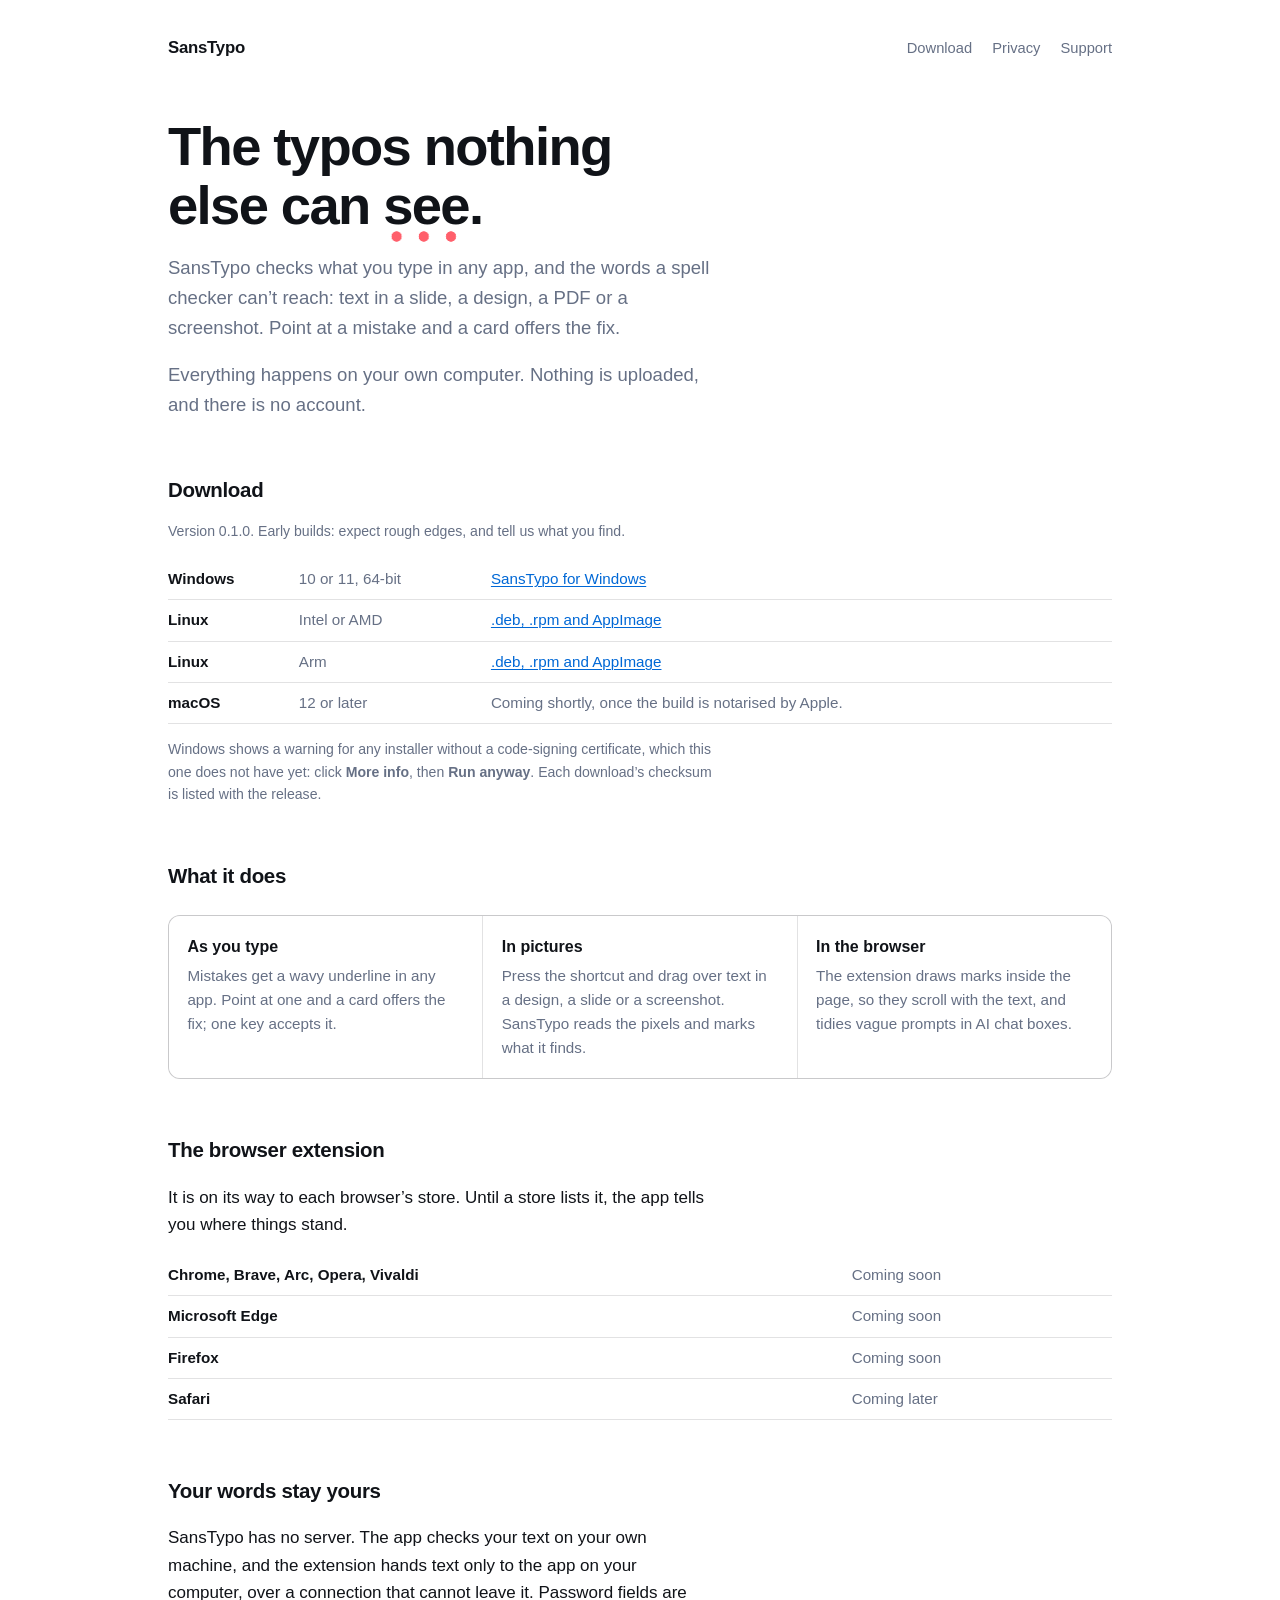
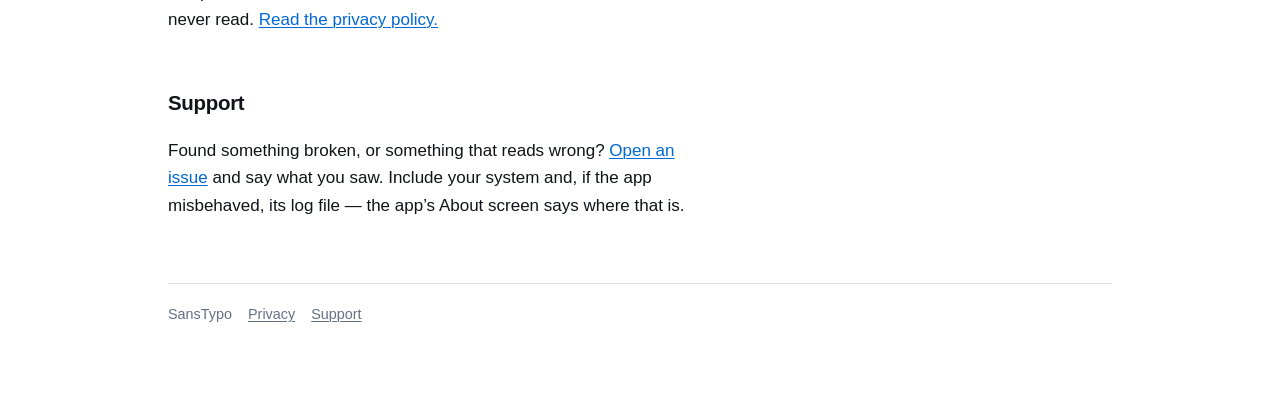
==== index.html @ c3b2fb6e "The SansTypo website: what it is, where to get it, and the privacy policy Plain HTML and one stylesh" ====
<!doctype html>
<html lang="en">
  <head>
    <meta charset="utf-8" />
    <meta name="viewport" content="width=device-width, initial-scale=1" />
    <title>SansTypo</title>
    <meta name="description" content="SansTypo marks spelling and grammar mistakes in the text field you are typing in, in any app, and fixes them with a click. Everything runs on your own computer." />
    <link rel="stylesheet" href="style.css" />
  </head>
  <body>
    <div class="page">
      <header class="top">
        <span class="word"><b>SansTypo</b></span>
        <nav>
          <a href="#get">Download</a>
          <a href="privacy.html">Privacy</a>
          <a href="#support">Support</a>
        </nav>
      </header>

      <h1>The typos nothing else can <span class="slip">see</span>.</h1>
      <p class="lead">
        SansTypo checks what you type in any app, and the words a spell checker can’t reach: text in a slide, a design, a PDF or a screenshot. Point at a
        mistake and a card offers the fix.
      </p>
      <p class="lead">Everything happens on your own computer. Nothing is uploaded, and there is no account.</p>

      <h2 id="get">Download</h2>
      <p class="note">Version 0.1.0. Early builds: expect rough edges, and tell us what you find.</p>
      <table>
        <tr>
          <th>Windows</th>
          <td class="state">10 or 11, 64-bit</td>
          <td><a href="https://github.com/waheedbolen/sanstypo-site/releases/download/v0.1.0/SansTypo-0.1.0-windows-x64.zip">SansTypo for Windows</a></td>
        </tr>
        <tr>
          <th>Linux</th>
          <td class="state">Intel or AMD</td>
          <td><a href="https://github.com/waheedbolen/sanstypo-site/releases/download/v0.1.0/SansTypo-0.1.0-linux-x86_64.zip">.deb, .rpm and AppImage</a></td>
        </tr>
        <tr>
          <th>Linux</th>
          <td class="state">Arm</td>
          <td><a href="https://github.com/waheedbolen/sanstypo-site/releases/download/v0.1.0/SansTypo-0.1.0-linux-arm64.zip">.deb, .rpm and AppImage</a></td>
        </tr>
        <tr>
          <th>macOS</th>
          <td class="state">12 or later</td>
          <td class="muted">Coming shortly, once the build is notarised by Apple.</td>
        </tr>
      </table>
      <p class="note">
        Windows shows a warning for any installer without a code-signing certificate, which this one does not have yet: click <b>More info</b>, then
        <b>Run anyway</b>. Each download’s checksum is listed with the release.
      </p>

      <h2>What it does</h2>
      <div class="grid three">
        <div class="cell">
          <h3>As you type</h3>
          <p>Mistakes get a wavy underline in any app. Point at one and a card offers the fix; one key accepts it.</p>
        </div>
        <div class="cell">
          <h3>In pictures</h3>
          <p>Press the shortcut and drag over text in a design, a slide or a screenshot. SansTypo reads the pixels and marks what it finds.</p>
        </div>
        <div class="cell">
          <h3>In the browser</h3>
          <p>The extension draws marks inside the page, so they scroll with the text, and tidies vague prompts in AI chat boxes.</p>
        </div>
      </div>

      <h2>The browser extension</h2>
      <p>It is on its way to each browser’s store. Until a store lists it, the app tells you where things stand.</p>
      <table>
        <tr><th>Chrome, Brave, Arc, Opera, Vivaldi</th><td class="state">Coming soon</td></tr>
        <tr><th>Microsoft Edge</th><td class="state">Coming soon</td></tr>
        <tr><th>Firefox</th><td class="state">Coming soon</td></tr>
        <tr><th>Safari</th><td class="state">Coming later</td></tr>
      </table>

      <h2>Your words stay yours</h2>
      <p>
        SansTypo has no server. The app checks your text on your own machine, and the extension hands text only to the app on your computer, over a
        connection that cannot leave it. Password fields are never read. <a href="privacy.html">Read the privacy policy.</a>
      </p>

      <h2 id="support">Support</h2>
      <p>
        Found something broken, or something that reads wrong? <a href="https://github.com/waheedbolen/sanstypo-site/issues">Open an issue</a> and say what you saw. Include your system and,
        if the app misbehaved, its log file — the app’s About screen says where that is.
      </p>

      <footer>
        <span>SansTypo</span>
        <a href="privacy.html">Privacy</a>
        <a href="https://github.com/waheedbolen/sanstypo-site/issues">Support</a>
      </footer>
    </div>
  </body>
</html>
---- style.css ----
/* SansTypo — the product site. One stylesheet, no build step. */
:root {
  color-scheme: light dark;
  --ink: #101318;
  --paper: #ffffff;
  --muted: #667085;
  --line: rgba(16, 19, 24, 0.12);
  --blue: #0068d6;
  --blue-fill: #0071e3;
  --wash: #f6f7f9;
  --mark: #ff4d5a;
  --measure: 34rem;
}
@media (prefers-color-scheme: dark) {
  :root {
    --ink: #eceef2;
    --paper: #0d0f13;
    --muted: #98a2b3;
    --line: rgba(236, 238, 242, 0.16);
    --blue: #4aa3ff;
    --blue-fill: #0a84ff;
    --wash: #15181e;
  }
}
* { box-sizing: border-box; }
html { -webkit-text-size-adjust: 100%; }
body {
  margin: 0;
  background: var(--paper);
  color: var(--ink);
  font: 17px/1.6 ui-sans-serif, -apple-system, BlinkMacSystemFont, "Segoe UI", Roboto, "Helvetica Neue", Arial, sans-serif;
  font-feature-settings: "kern", "liga";
}
.page { max-width: 62rem; margin: 0 auto; padding: 0 1.5rem 5rem; }
header.top { display: flex; align-items: baseline; gap: 1rem; padding: 2.2rem 0 0; }
.word { font-size: 1.05rem; font-weight: 640; letter-spacing: -0.015em; }
.word b { font-weight: 640; }
.word .thin { font-weight: 300; color: var(--muted); }
nav { margin-left: auto; display: flex; gap: 1.25rem; font-size: 0.92rem; }
a { color: var(--blue); text-decoration-thickness: 1px; text-underline-offset: 2px; }
nav a { color: var(--muted); text-decoration: none; }
nav a:hover { color: var(--ink); }

h1 {
  font-size: clamp(2.1rem, 6vw, 3.4rem);
  line-height: 1.08;
  letter-spacing: -0.03em;
  font-weight: 660;
  margin: 3.5rem 0 0;
  max-width: 18ch;
  text-wrap: balance;
}
.lead { font-size: 1.16rem; color: var(--muted); max-width: var(--measure); margin: 1.1rem 0 0; }
/* The one flourish: the product's own underline, under a real misspelling. */
.slip { position: relative; white-space: nowrap; color: var(--ink); }
.slip::after {
  content: "";
  position: absolute; left: 0; right: 0; bottom: -0.18em; height: 0.34em;
  background: radial-gradient(circle at 0.25em 50%, var(--mark) 0.09em, transparent 0.1em) repeat-x;
  background-size: 0.5em 100%;
  opacity: 0.9;
}
h2 { font-size: 1.28rem; letter-spacing: -0.015em; margin: 3.4rem 0 0.2rem; }
h3 { font-size: 1rem; margin: 0 0 0.25rem; }
p { max-width: var(--measure); }
.muted { color: var(--muted); }
small, .small { font-size: 0.88rem; }

.grid { display: grid; gap: 1px; background: var(--line); border: 1px solid var(--line); border-radius: 12px; overflow: hidden; margin-top: 1.4rem; }
@media (min-width: 46rem) { .grid.three { grid-template-columns: repeat(3, 1fr); } }
.cell { background: var(--paper); padding: 1.1rem 1.15rem; }
.cell p { margin: 0; color: var(--muted); font-size: 0.95rem; }

.get { display: flex; flex-wrap: wrap; gap: 0.6rem; align-items: center; margin-top: 0.9rem; }
.btn {
  display: inline-block; background: var(--blue-fill); color: #fff; text-decoration: none;
  padding: 0.5rem 1rem; border-radius: 8px; font-size: 0.95rem; font-weight: 520;
}
.btn.quiet { background: transparent; color: var(--ink); border: 1px solid var(--line); }
.note { font-size: 0.88rem; color: var(--muted); }
table { border-collapse: collapse; width: 100%; margin-top: 1rem; font-size: 0.95rem; }
th, td { text-align: left; padding: 0.5rem 0.6rem 0.5rem 0; border-bottom: 1px solid var(--line); vertical-align: top; }
th { font-weight: 560; }
td.state { color: var(--muted); white-space: nowrap; }
code { font: 0.88em ui-monospace, SFMono-Regular, Menlo, monospace; background: var(--wash); padding: 0.1em 0.35em; border-radius: 4px; }
footer { margin-top: 4rem; padding-top: 1.2rem; border-top: 1px solid var(--line); color: var(--muted); font-size: 0.9rem; display: flex; gap: 1rem; flex-wrap: wrap; }
footer a { color: var(--muted); }

/* The policy reads as a document, not a landing page. */
.doc { max-width: var(--measure); }
.doc h2 { font-size: 1.05rem; margin: 2.2rem 0 0.3rem; }
.doc p, .doc li { color: var(--ink); }
.doc ul { padding-left: 1.1rem; }
.doc li { margin: 0.25rem 0; }
.stamp { color: var(--muted); font-size: 0.9rem; }
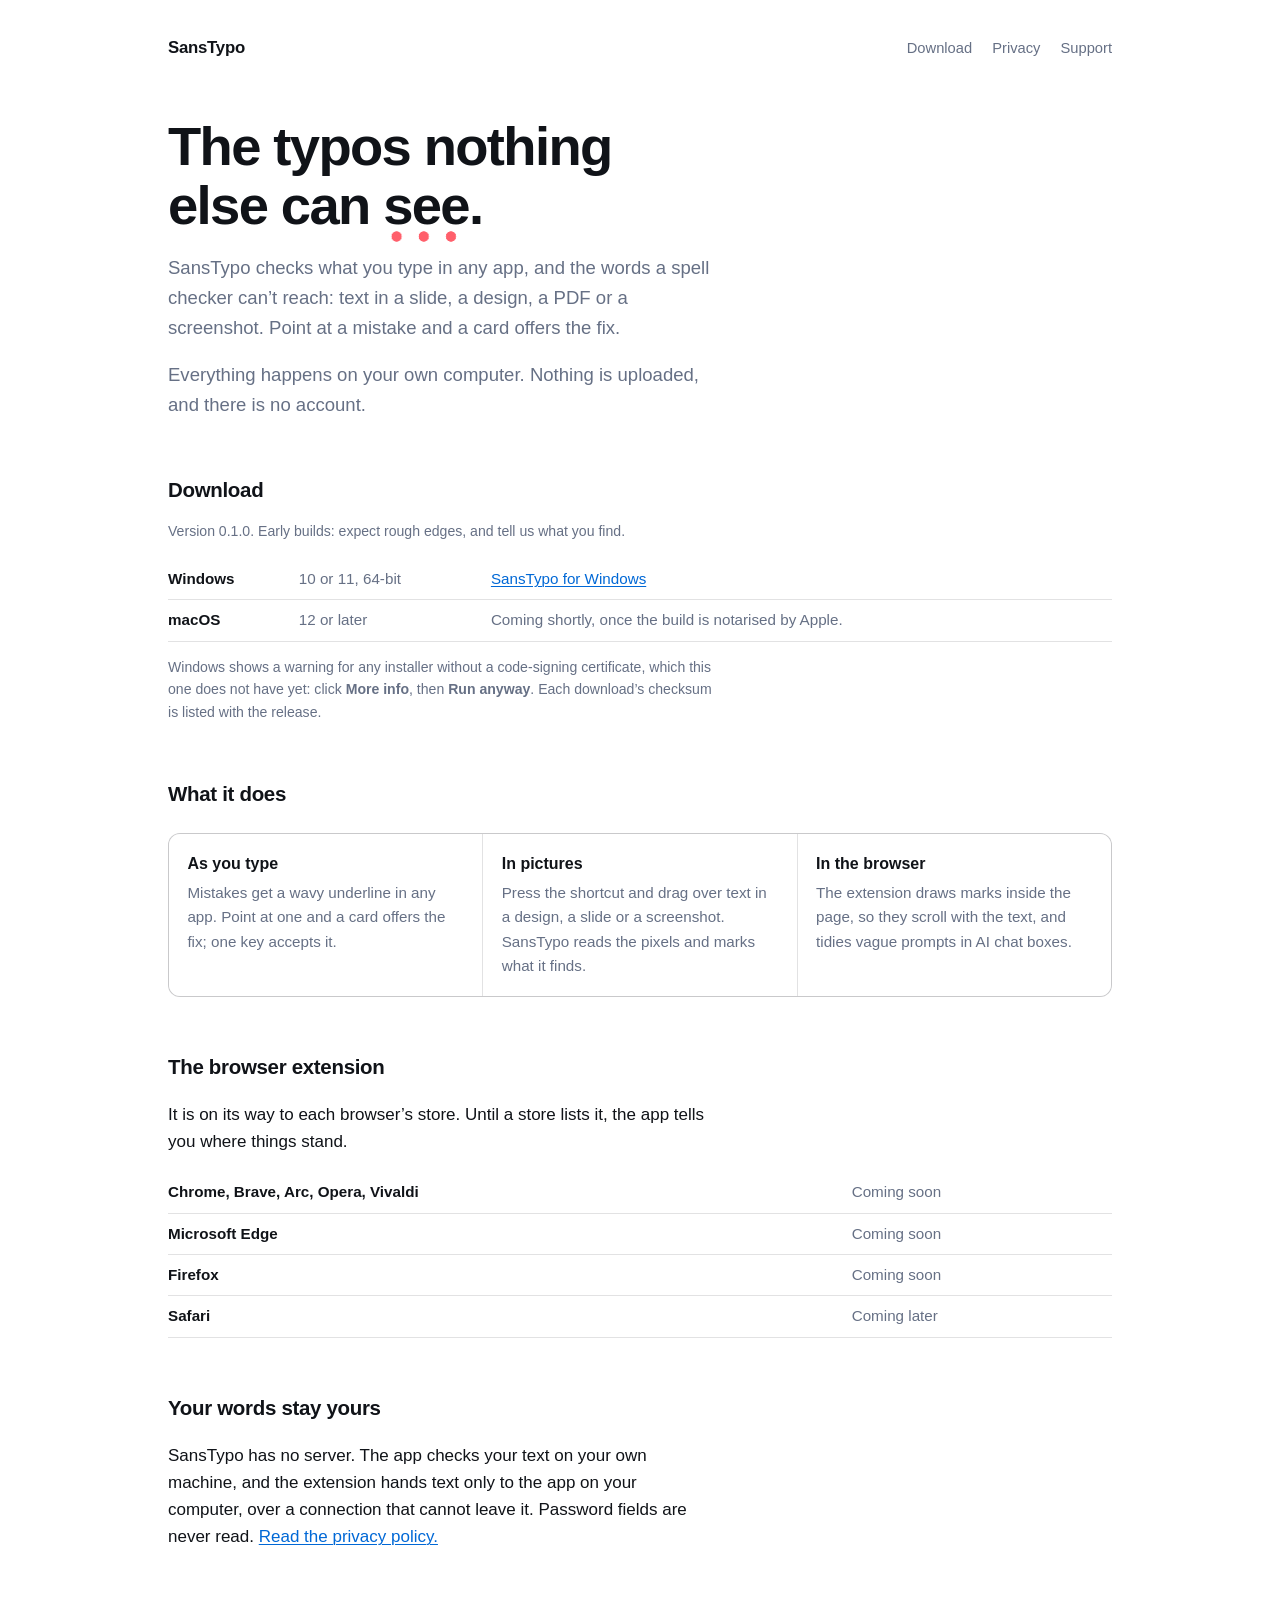
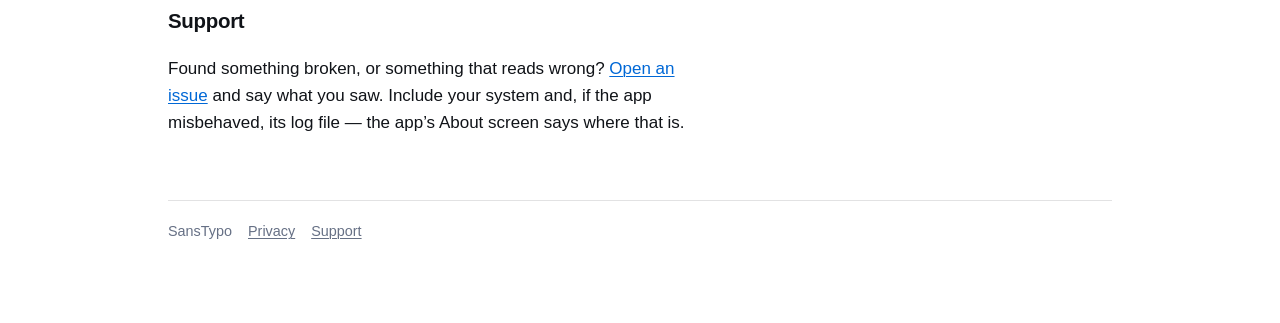
==== commit 34df7c69: "SansTypo is for Mac and Windows Linux is no longer offered, so it is no longer on the download list." ====
--- a/index.html
+++ b/index.html
@@ -32,16 +32,6 @@
           <th>Windows</th>
           <td class="state">10 or 11, 64-bit</td>
           <td><a href="https://github.com/waheedbolen/sanstypo-site/releases/download/v0.1.0/SansTypo-0.1.0-windows-x64.zip">SansTypo for Windows</a></td>
-        </tr>
-        <tr>
-          <th>Linux</th>
-          <td class="state">Intel or AMD</td>
-          <td><a href="https://github.com/waheedbolen/sanstypo-site/releases/download/v0.1.0/SansTypo-0.1.0-linux-x86_64.zip">.deb, .rpm and AppImage</a></td>
-        </tr>
-        <tr>
-          <th>Linux</th>
-          <td class="state">Arm</td>
-          <td><a href="https://github.com/waheedbolen/sanstypo-site/releases/download/v0.1.0/SansTypo-0.1.0-linux-arm64.zip">.deb, .rpm and AppImage</a></td>
         </tr>
         <tr>
           <th>macOS</th>
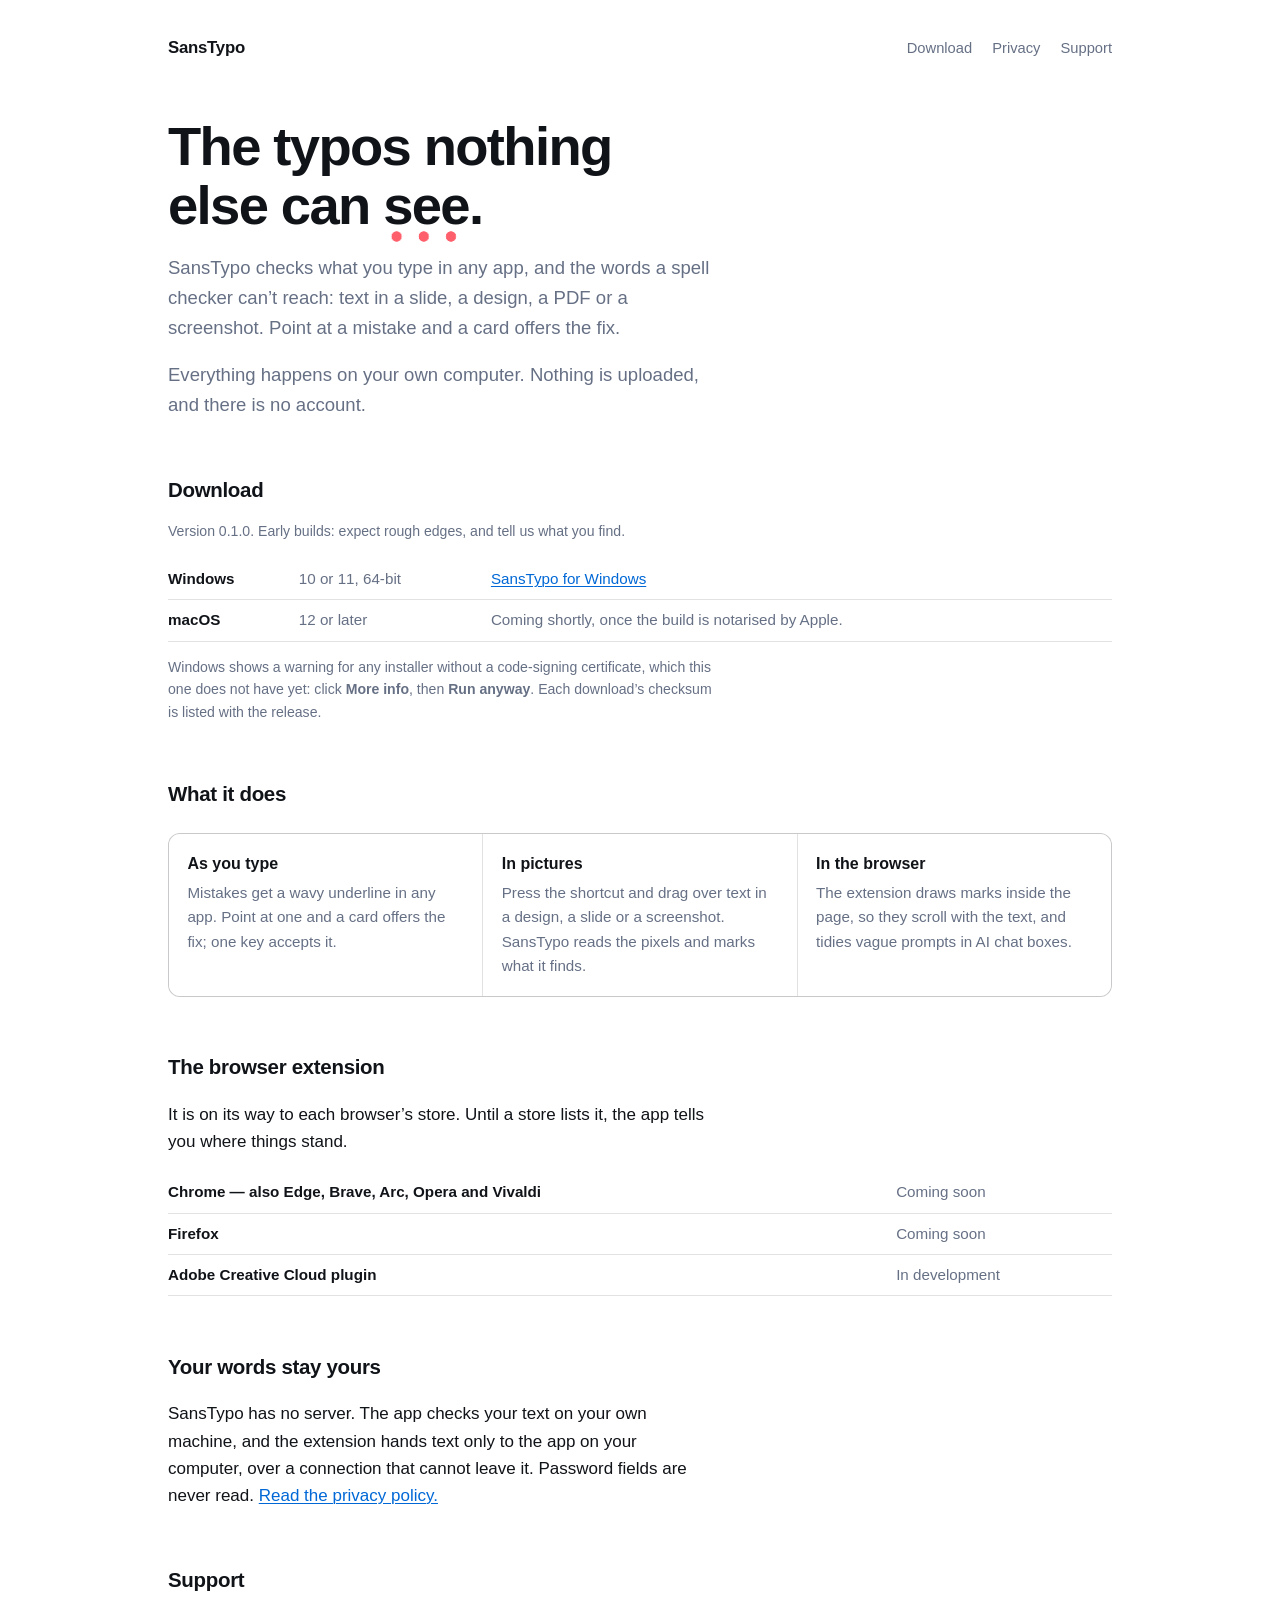
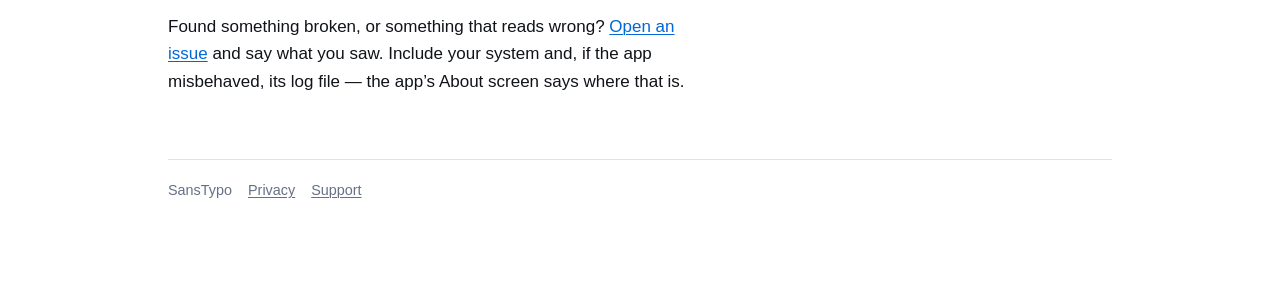
==== commit 98a5a384: "Extensions: Chrome (which Edge, Brave, Arc, Opera and Vivaldi install) and Firefox; the Adobe plugin" ====
--- a/index.html
+++ b/index.html
@@ -63,10 +63,9 @@
       <h2>The browser extension</h2>
       <p>It is on its way to each browser’s store. Until a store lists it, the app tells you where things stand.</p>
       <table>
-        <tr><th>Chrome, Brave, Arc, Opera, Vivaldi</th><td class="state">Coming soon</td></tr>
-        <tr><th>Microsoft Edge</th><td class="state">Coming soon</td></tr>
+        <tr><th>Chrome — also Edge, Brave, Arc, Opera and Vivaldi</th><td class="state">Coming soon</td></tr>
         <tr><th>Firefox</th><td class="state">Coming soon</td></tr>
-        <tr><th>Safari</th><td class="state">Coming later</td></tr>
+        <tr><th>Adobe Creative Cloud plugin</th><td class="state">In development</td></tr>
       </table>
 
       <h2>Your words stay yours</h2>
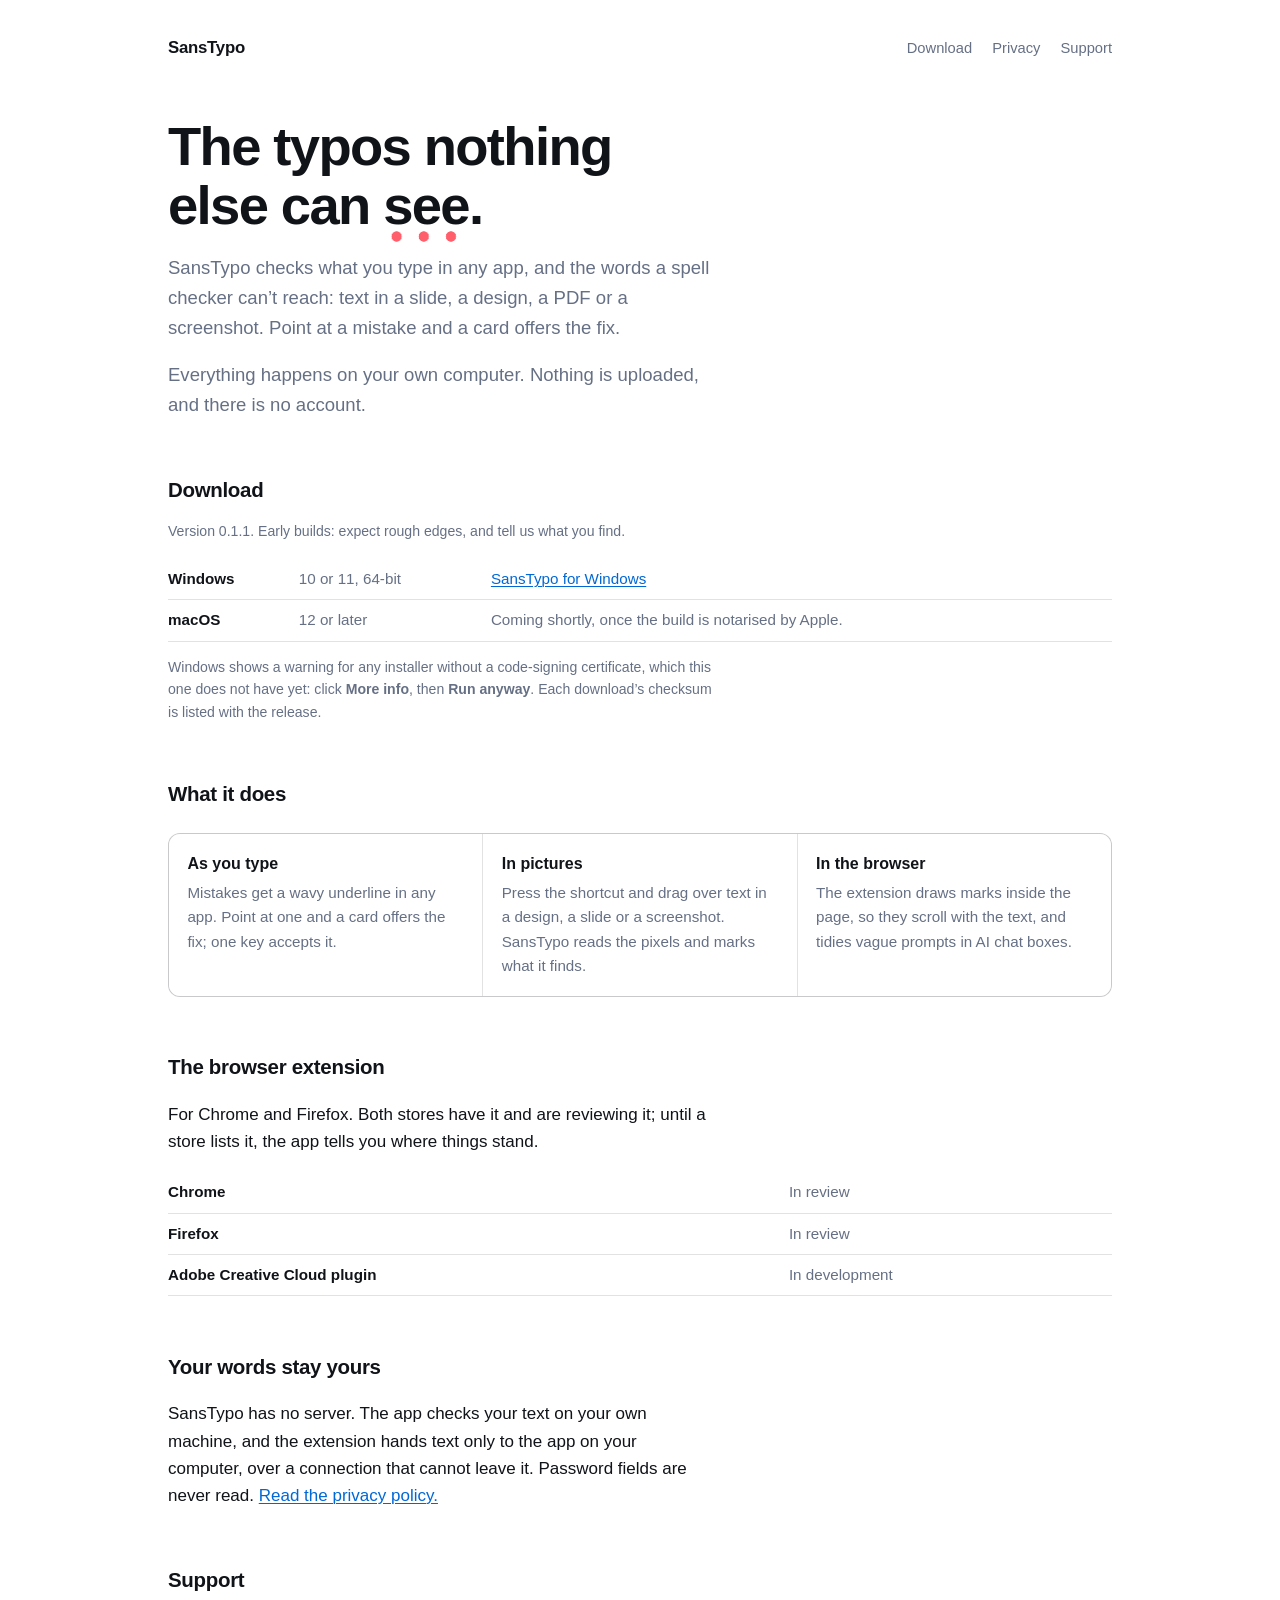
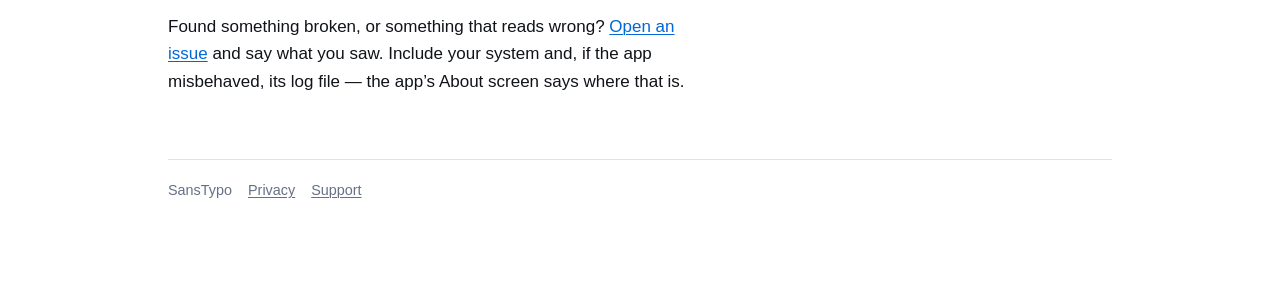
==== commit db350190: "0.1.1 for Windows; the extension is for Chrome and Firefox, both in review" ====
--- a/index.html
+++ b/index.html
@@ -26,12 +26,12 @@
       <p class="lead">Everything happens on your own computer. Nothing is uploaded, and there is no account.</p>
 
       <h2 id="get">Download</h2>
-      <p class="note">Version 0.1.0. Early builds: expect rough edges, and tell us what you find.</p>
+      <p class="note">Version 0.1.1. Early builds: expect rough edges, and tell us what you find.</p>
       <table>
         <tr>
           <th>Windows</th>
           <td class="state">10 or 11, 64-bit</td>
-          <td><a href="https://github.com/waheedbolen/sanstypo-site/releases/download/v0.1.0/SansTypo-0.1.0-windows-x64.zip">SansTypo for Windows</a></td>
+          <td><a href="https://github.com/waheedbolen/sanstypo-site/releases/download/v0.1.1/SansTypo-0.1.1-windows-x64.zip">SansTypo for Windows</a></td>
         </tr>
         <tr>
           <th>macOS</th>
@@ -61,10 +61,10 @@
       </div>
 
       <h2>The browser extension</h2>
-      <p>It is on its way to each browser’s store. Until a store lists it, the app tells you where things stand.</p>
+      <p>For Chrome and Firefox. Both stores have it and are reviewing it; until a store lists it, the app tells you where things stand.</p>
       <table>
-        <tr><th>Chrome — also Edge, Brave, Arc, Opera and Vivaldi</th><td class="state">Coming soon</td></tr>
-        <tr><th>Firefox</th><td class="state">Coming soon</td></tr>
+        <tr><th>Chrome</th><td class="state">In review</td></tr>
+        <tr><th>Firefox</th><td class="state">In review</td></tr>
         <tr><th>Adobe Creative Cloud plugin</th><td class="state">In development</td></tr>
       </table>
 
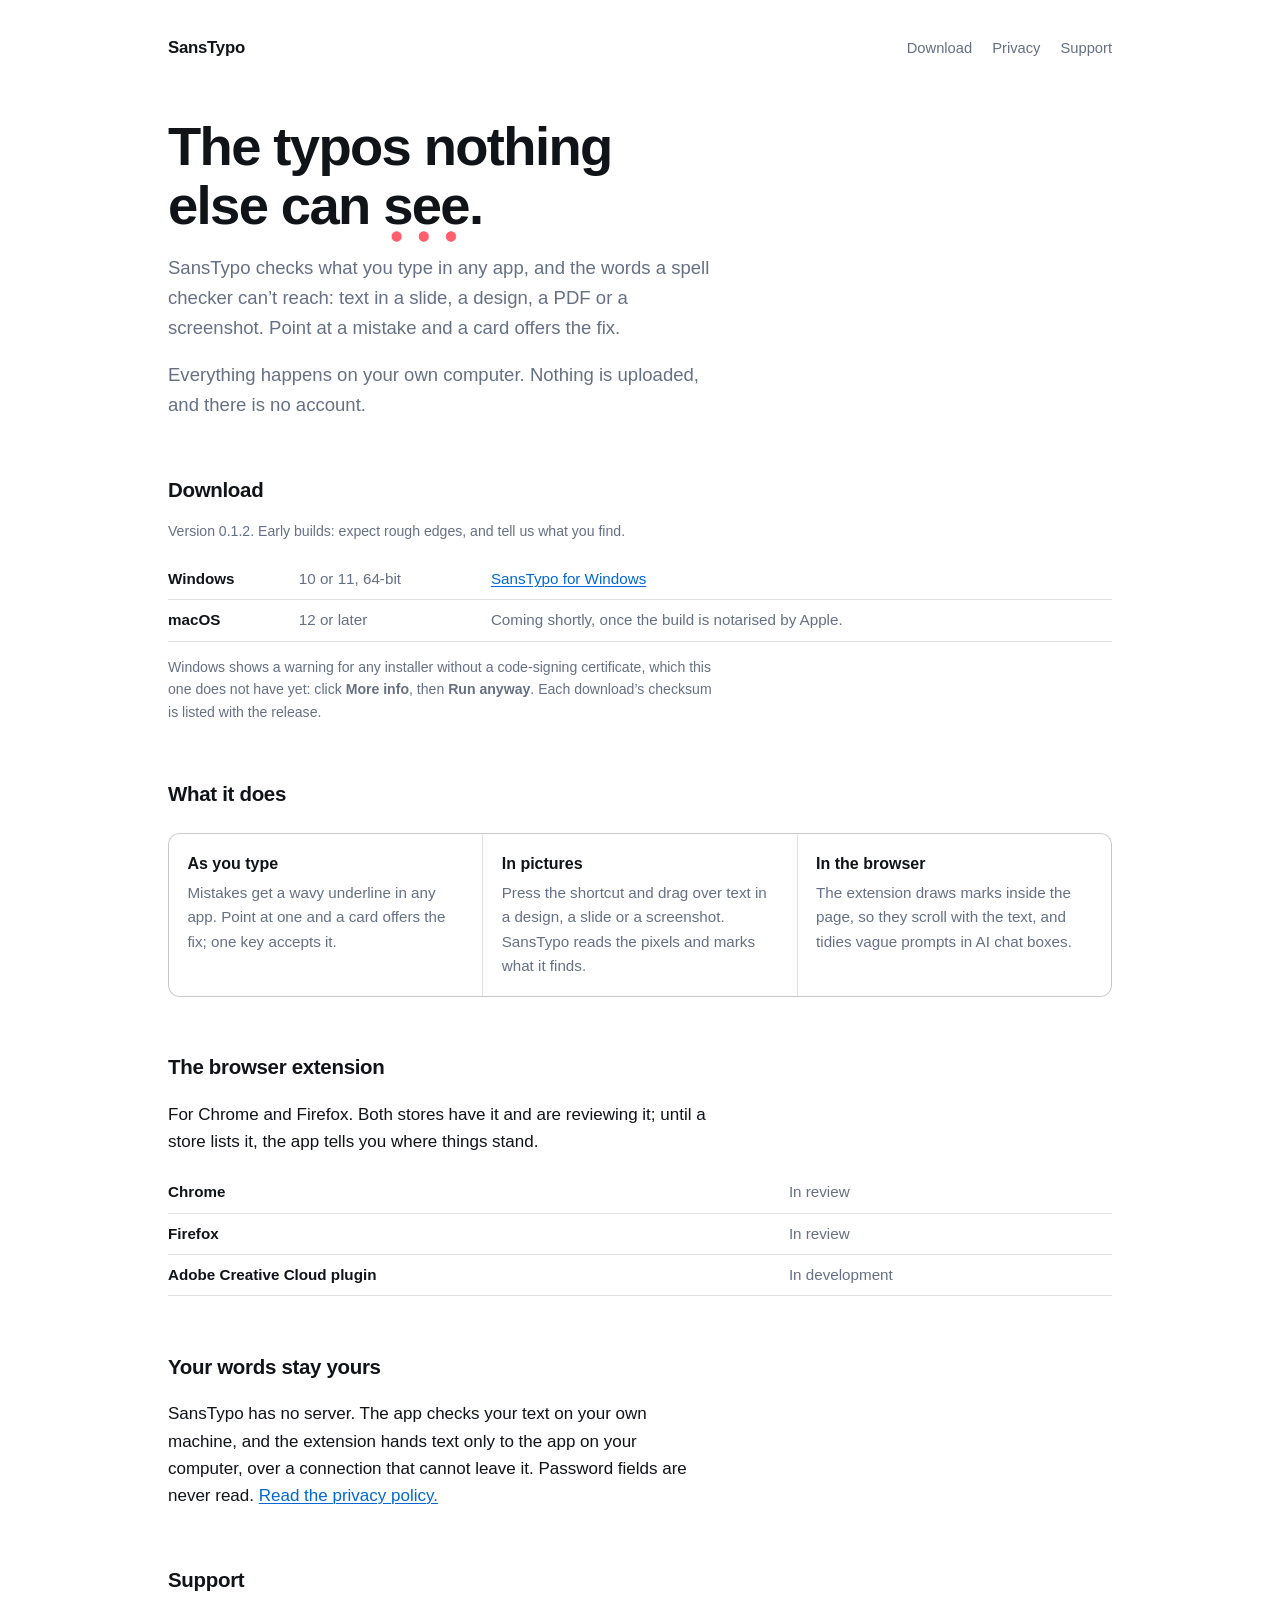
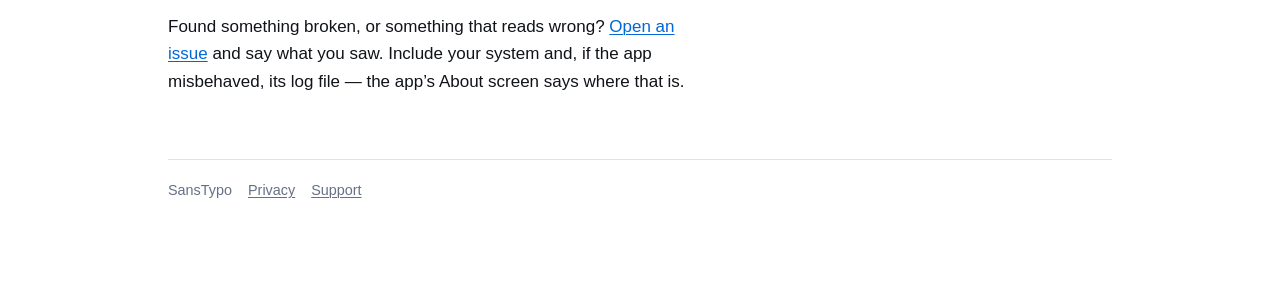
==== commit f32fa6d5: "0.1.2 for Windows" ====
--- a/index.html
+++ b/index.html
@@ -26,12 +26,12 @@
       <p class="lead">Everything happens on your own computer. Nothing is uploaded, and there is no account.</p>
 
       <h2 id="get">Download</h2>
-      <p class="note">Version 0.1.1. Early builds: expect rough edges, and tell us what you find.</p>
+      <p class="note">Version 0.1.2. Early builds: expect rough edges, and tell us what you find.</p>
       <table>
         <tr>
           <th>Windows</th>
           <td class="state">10 or 11, 64-bit</td>
-          <td><a href="https://github.com/waheedbolen/sanstypo-site/releases/download/v0.1.1/SansTypo-0.1.1-windows-x64.zip">SansTypo for Windows</a></td>
+          <td><a href="https://github.com/waheedbolen/sanstypo-site/releases/download/v0.1.2/SansTypo-0.1.2-windows-x64.zip">SansTypo for Windows</a></td>
         </tr>
         <tr>
           <th>macOS</th>
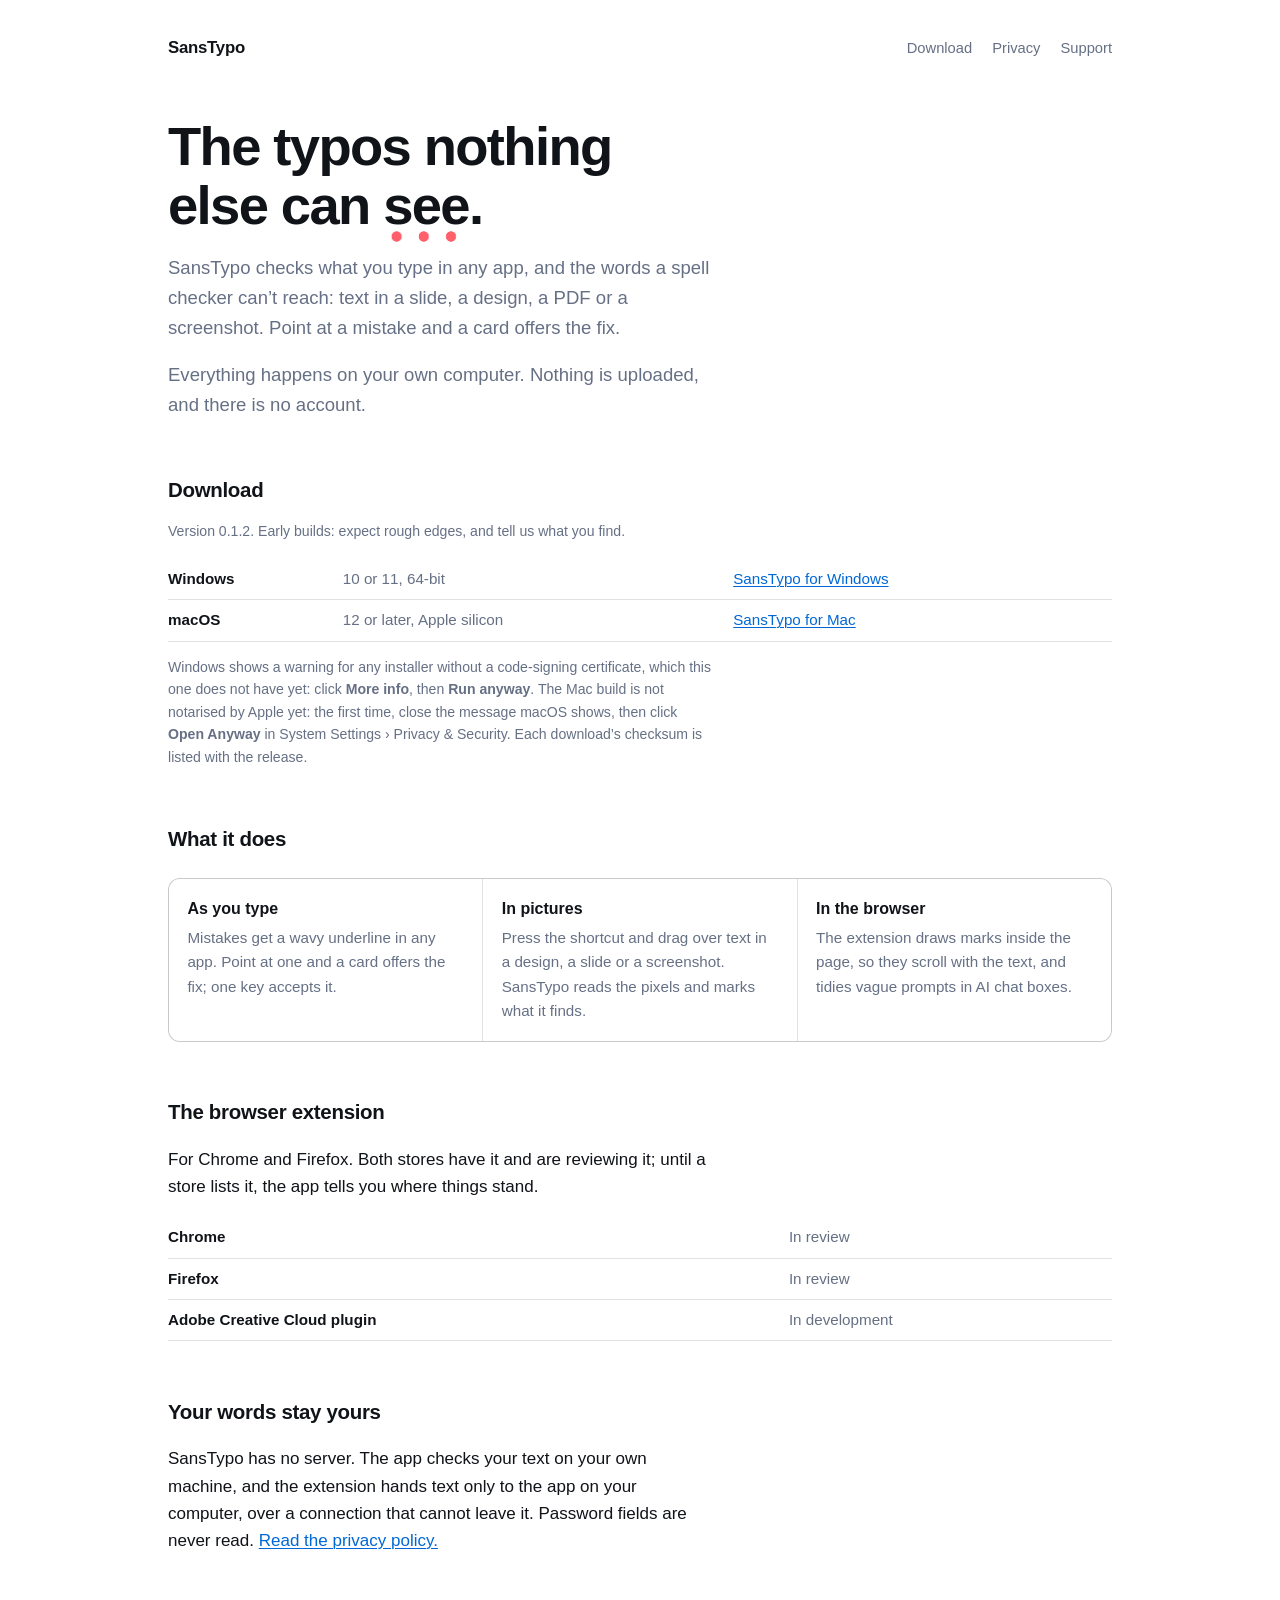
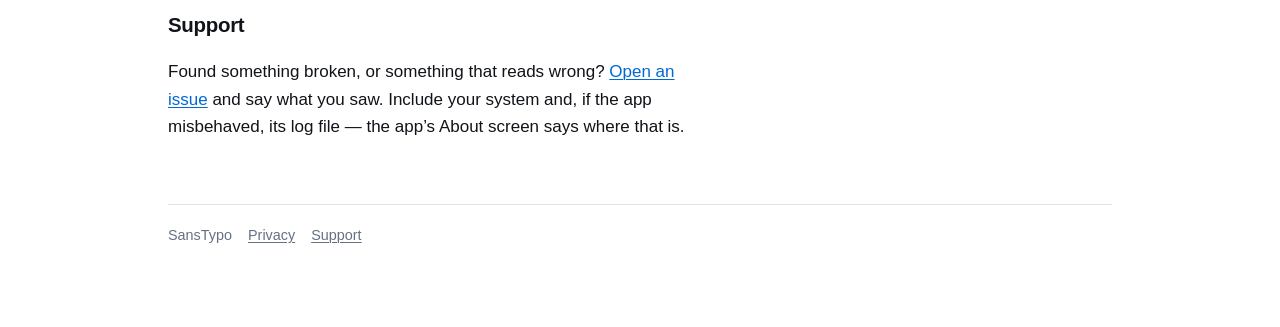
==== commit 403873a0: "Mac download: SansTypo 0.1.2 for Apple silicon" ====
--- a/index.html
+++ b/index.html
@@ -35,13 +35,14 @@
         </tr>
         <tr>
           <th>macOS</th>
-          <td class="state">12 or later</td>
-          <td class="muted">Coming shortly, once the build is notarised by Apple.</td>
+          <td class="state">12 or later, Apple silicon</td>
+          <td><a href="https://github.com/waheedbolen/sanstypo-site/releases/download/v0.1.2/SansTypo_0.1.2_aarch64.dmg">SansTypo for Mac</a></td>
         </tr>
       </table>
       <p class="note">
         Windows shows a warning for any installer without a code-signing certificate, which this one does not have yet: click <b>More info</b>, then
-        <b>Run anyway</b>. Each download’s checksum is listed with the release.
+        <b>Run anyway</b>. The Mac build is not notarised by Apple yet: the first time, close the message macOS shows, then click <b>Open Anyway</b>
+        in System Settings › Privacy &amp; Security. Each download’s checksum is listed with the release.
       </p>
 
       <h2>What it does</h2>
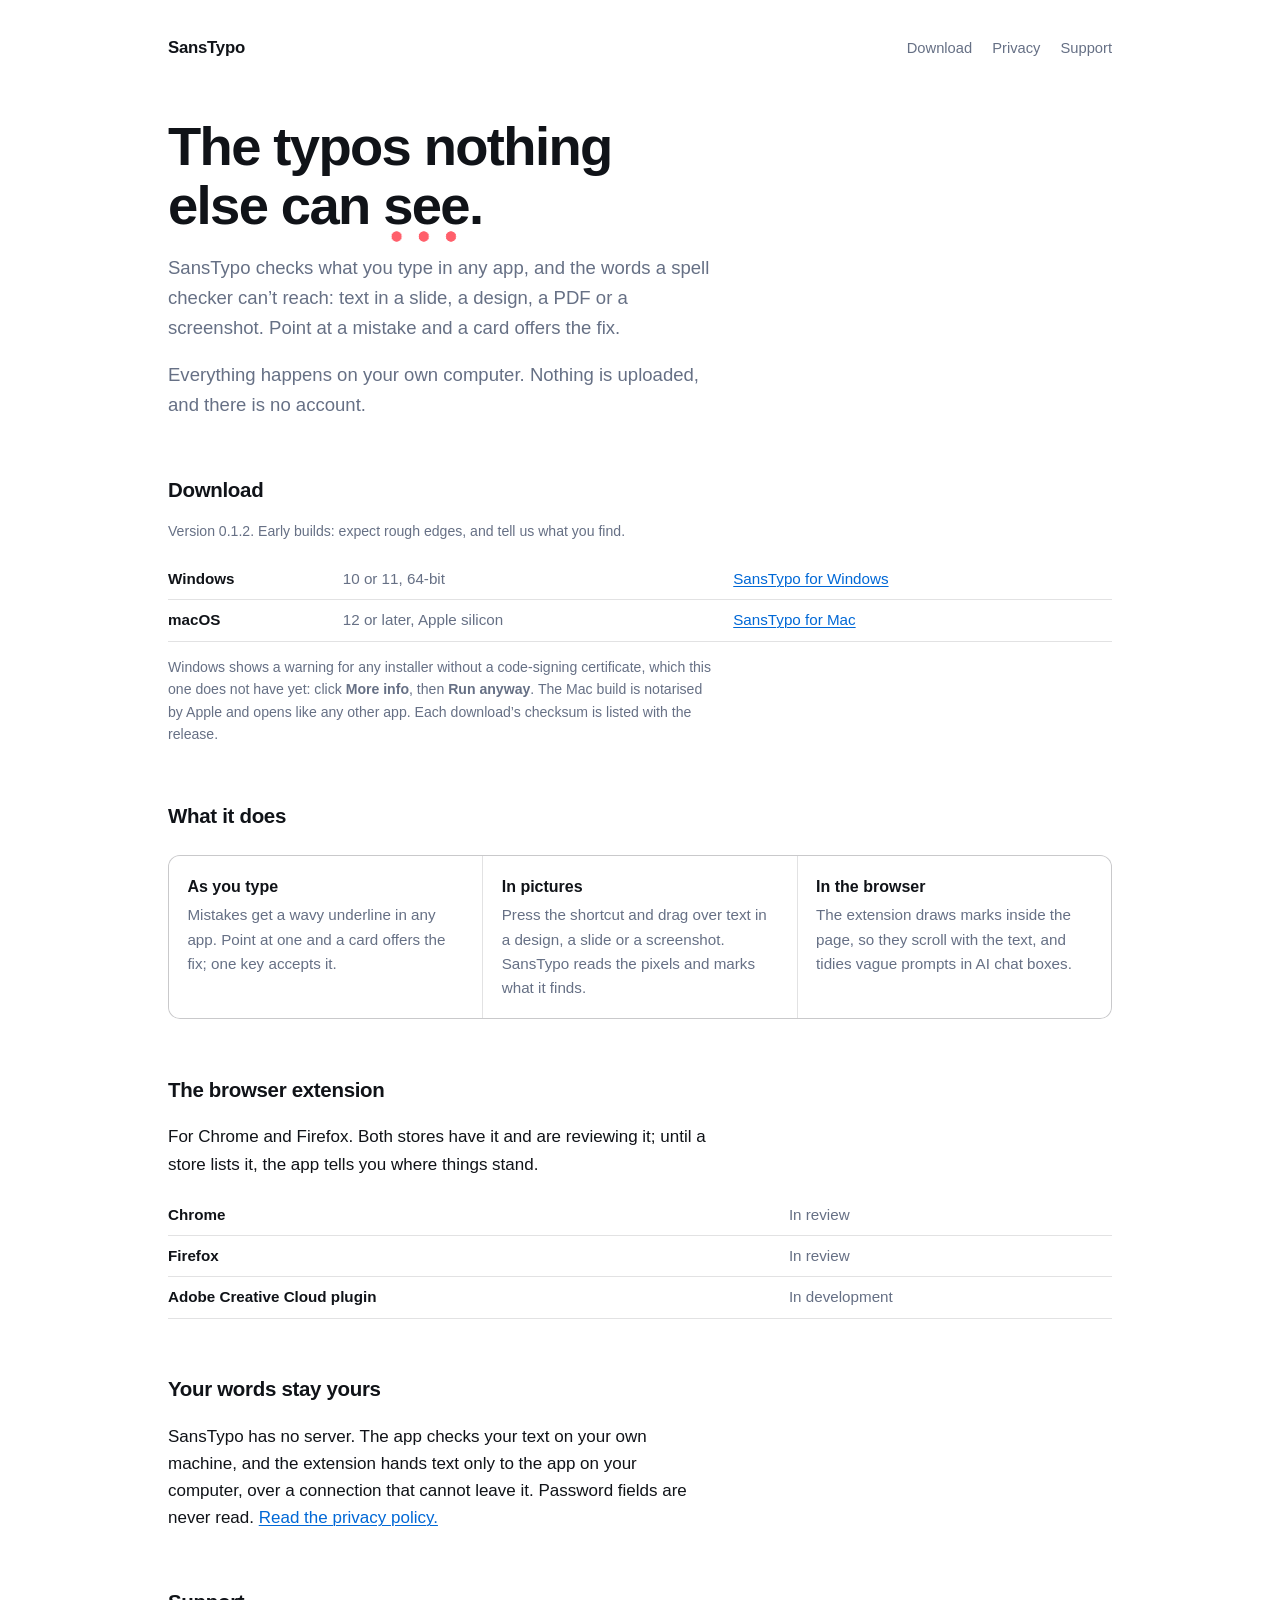
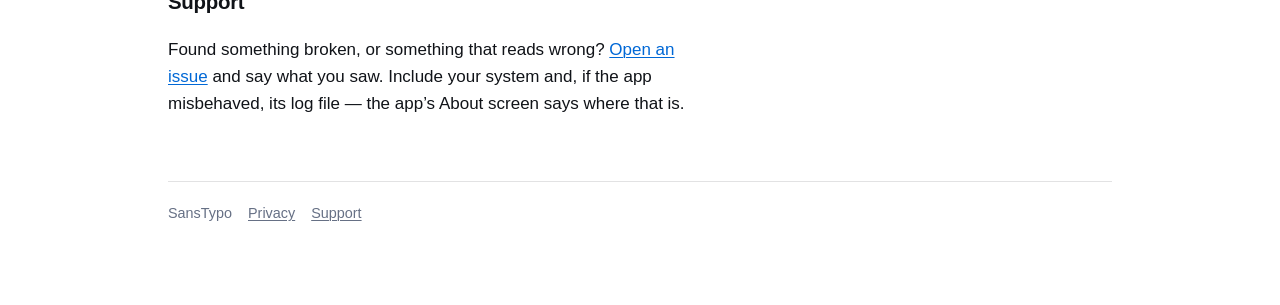
==== commit 379202ca: "SansTypo 0.1.3: notarised Mac download" ====
--- a/index.html
+++ b/index.html
@@ -31,18 +31,17 @@
         <tr>
           <th>Windows</th>
           <td class="state">10 or 11, 64-bit</td>
-          <td><a href="https://github.com/waheedbolen/sanstypo-site/releases/download/v0.1.2/SansTypo-0.1.2-windows-x64.zip">SansTypo for Windows</a></td>
+          <td><a href="https://github.com/waheedbolen/sanstypo-site/releases/download/v0.1.3/SansTypo-0.1.3-windows-x64.zip">SansTypo for Windows</a></td>
         </tr>
         <tr>
           <th>macOS</th>
           <td class="state">12 or later, Apple silicon</td>
-          <td><a href="https://github.com/waheedbolen/sanstypo-site/releases/download/v0.1.2/SansTypo_0.1.2_aarch64.dmg">SansTypo for Mac</a></td>
+          <td><a href="https://github.com/waheedbolen/sanstypo-site/releases/download/v0.1.3/SansTypo_0.1.3_aarch64.dmg">SansTypo for Mac</a></td>
         </tr>
       </table>
       <p class="note">
         Windows shows a warning for any installer without a code-signing certificate, which this one does not have yet: click <b>More info</b>, then
-        <b>Run anyway</b>. The Mac build is not notarised by Apple yet: the first time, close the message macOS shows, then click <b>Open Anyway</b>
-        in System Settings › Privacy &amp; Security. Each download’s checksum is listed with the release.
+        <b>Run anyway</b>. The Mac build is notarised by Apple and opens like any other app. Each download’s checksum is listed with the release.
       </p>
 
       <h2>What it does</h2>
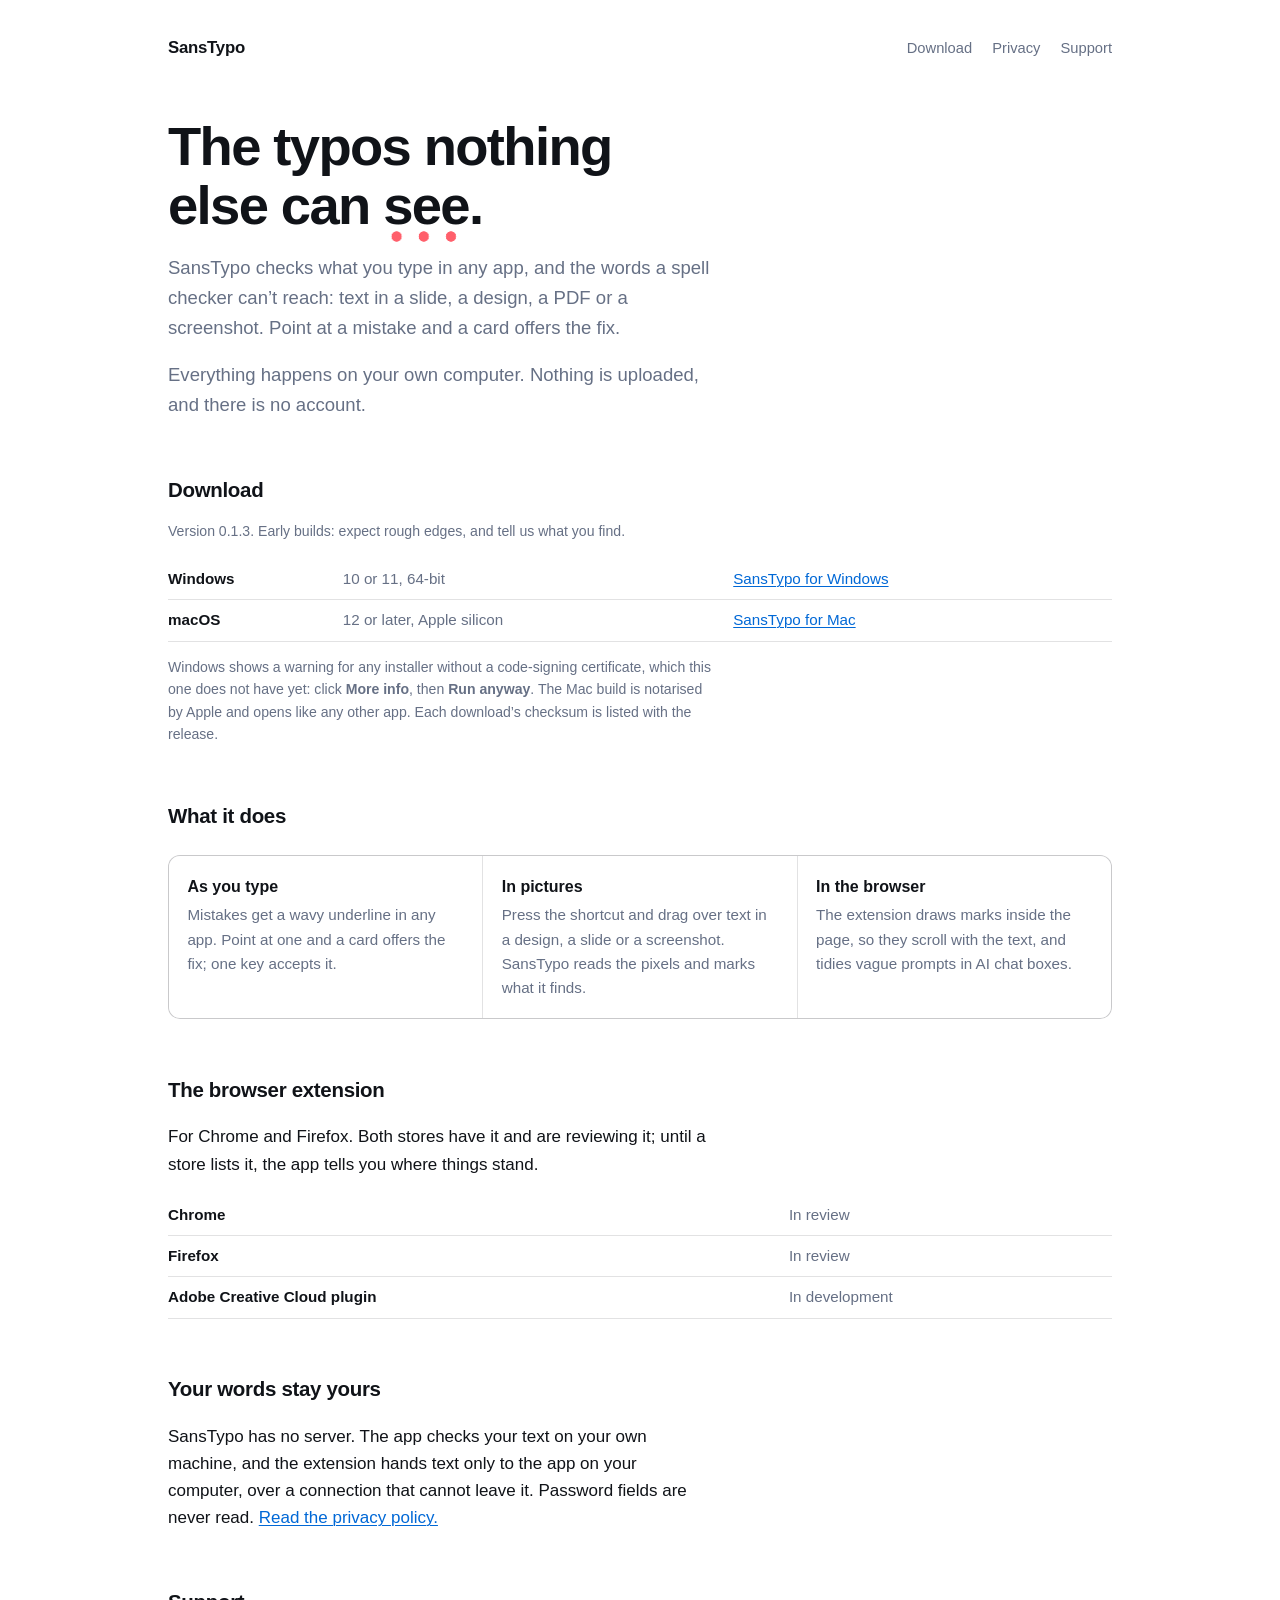
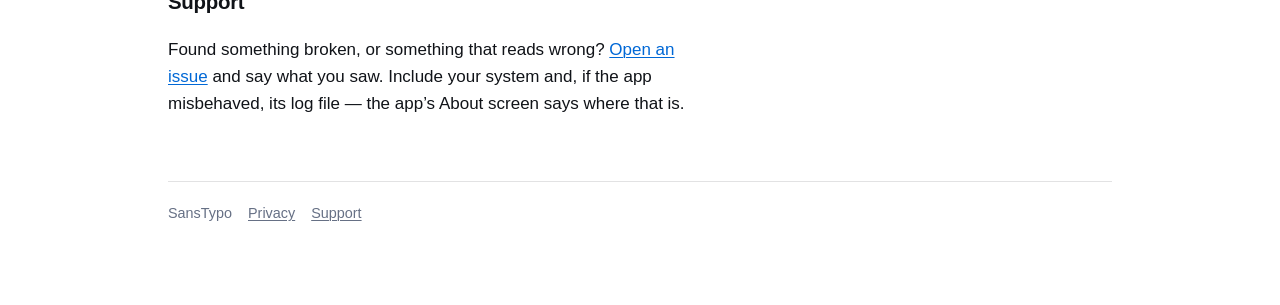
==== commit 15955299: "Version 0.1.3 on the page" ====
--- a/index.html
+++ b/index.html
@@ -26,7 +26,7 @@
       <p class="lead">Everything happens on your own computer. Nothing is uploaded, and there is no account.</p>
 
       <h2 id="get">Download</h2>
-      <p class="note">Version 0.1.2. Early builds: expect rough edges, and tell us what you find.</p>
+      <p class="note">Version 0.1.3. Early builds: expect rough edges, and tell us what you find.</p>
       <table>
         <tr>
           <th>Windows</th>
